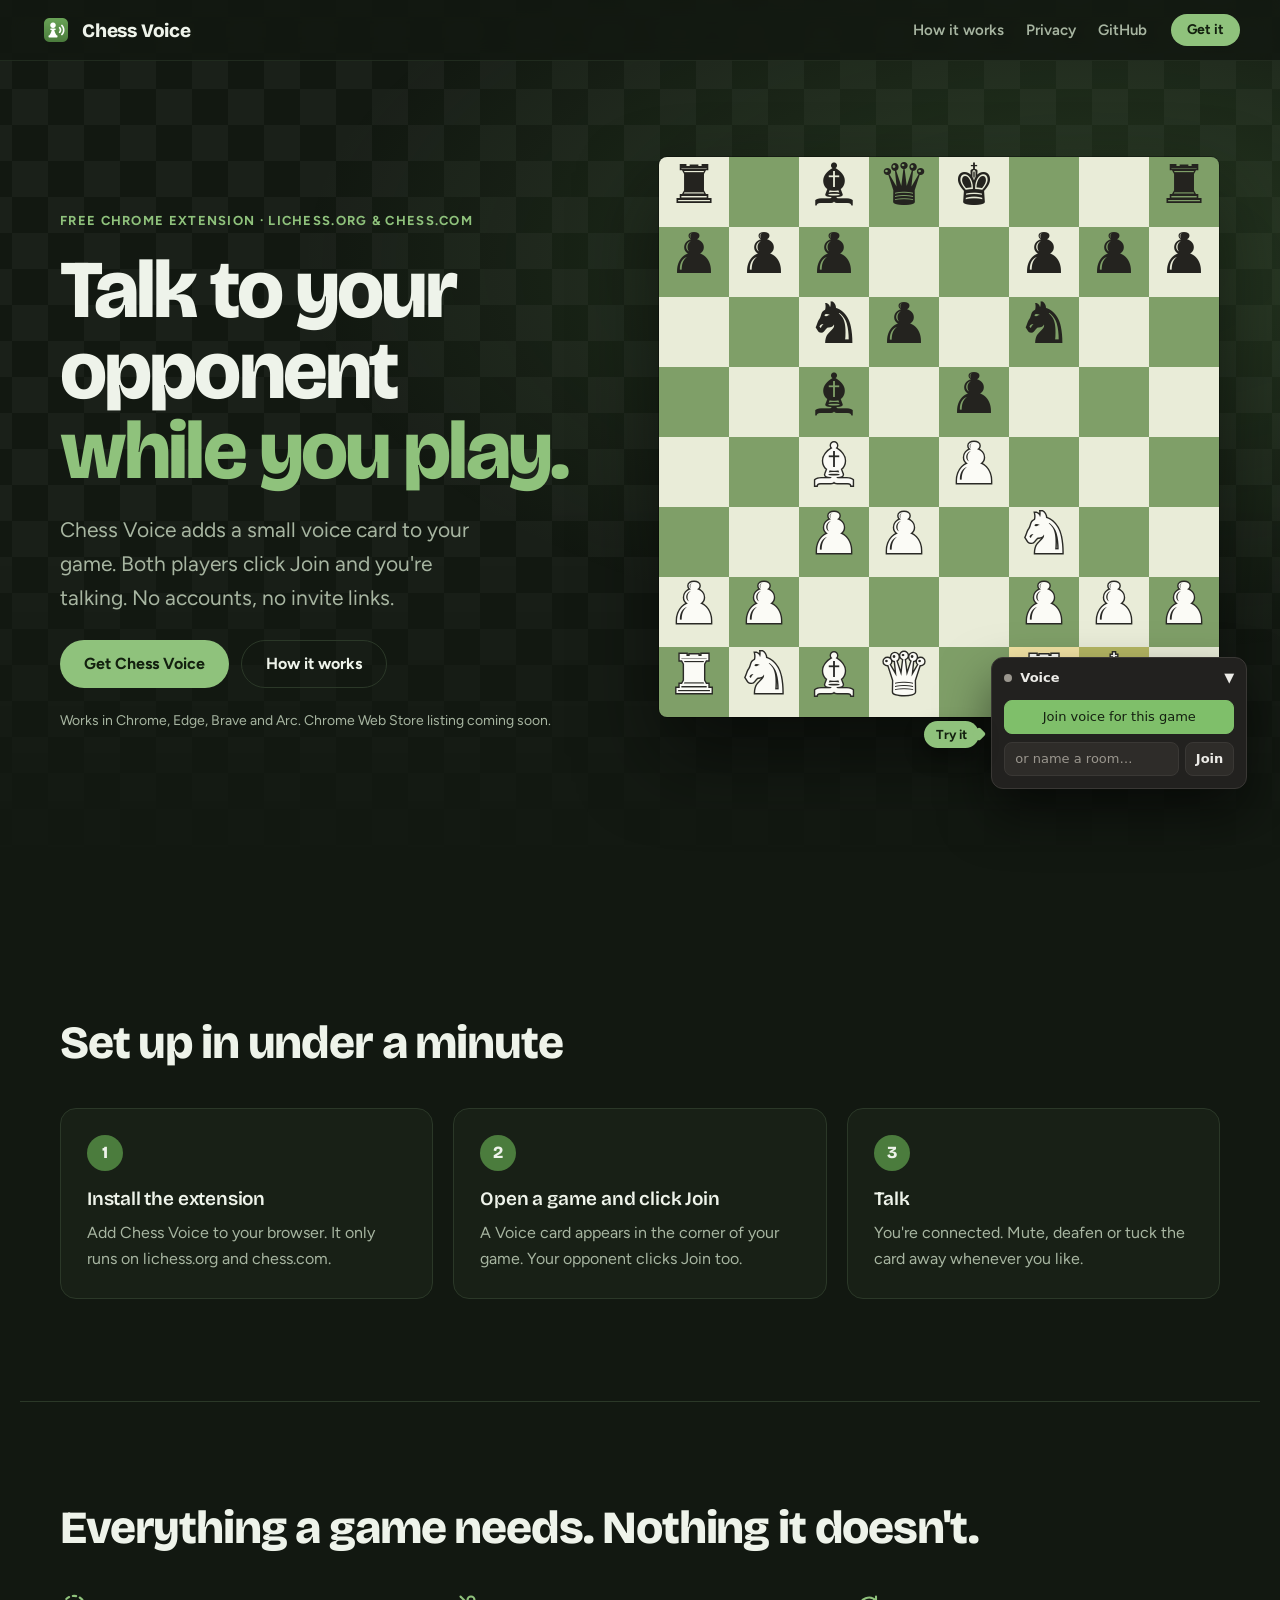
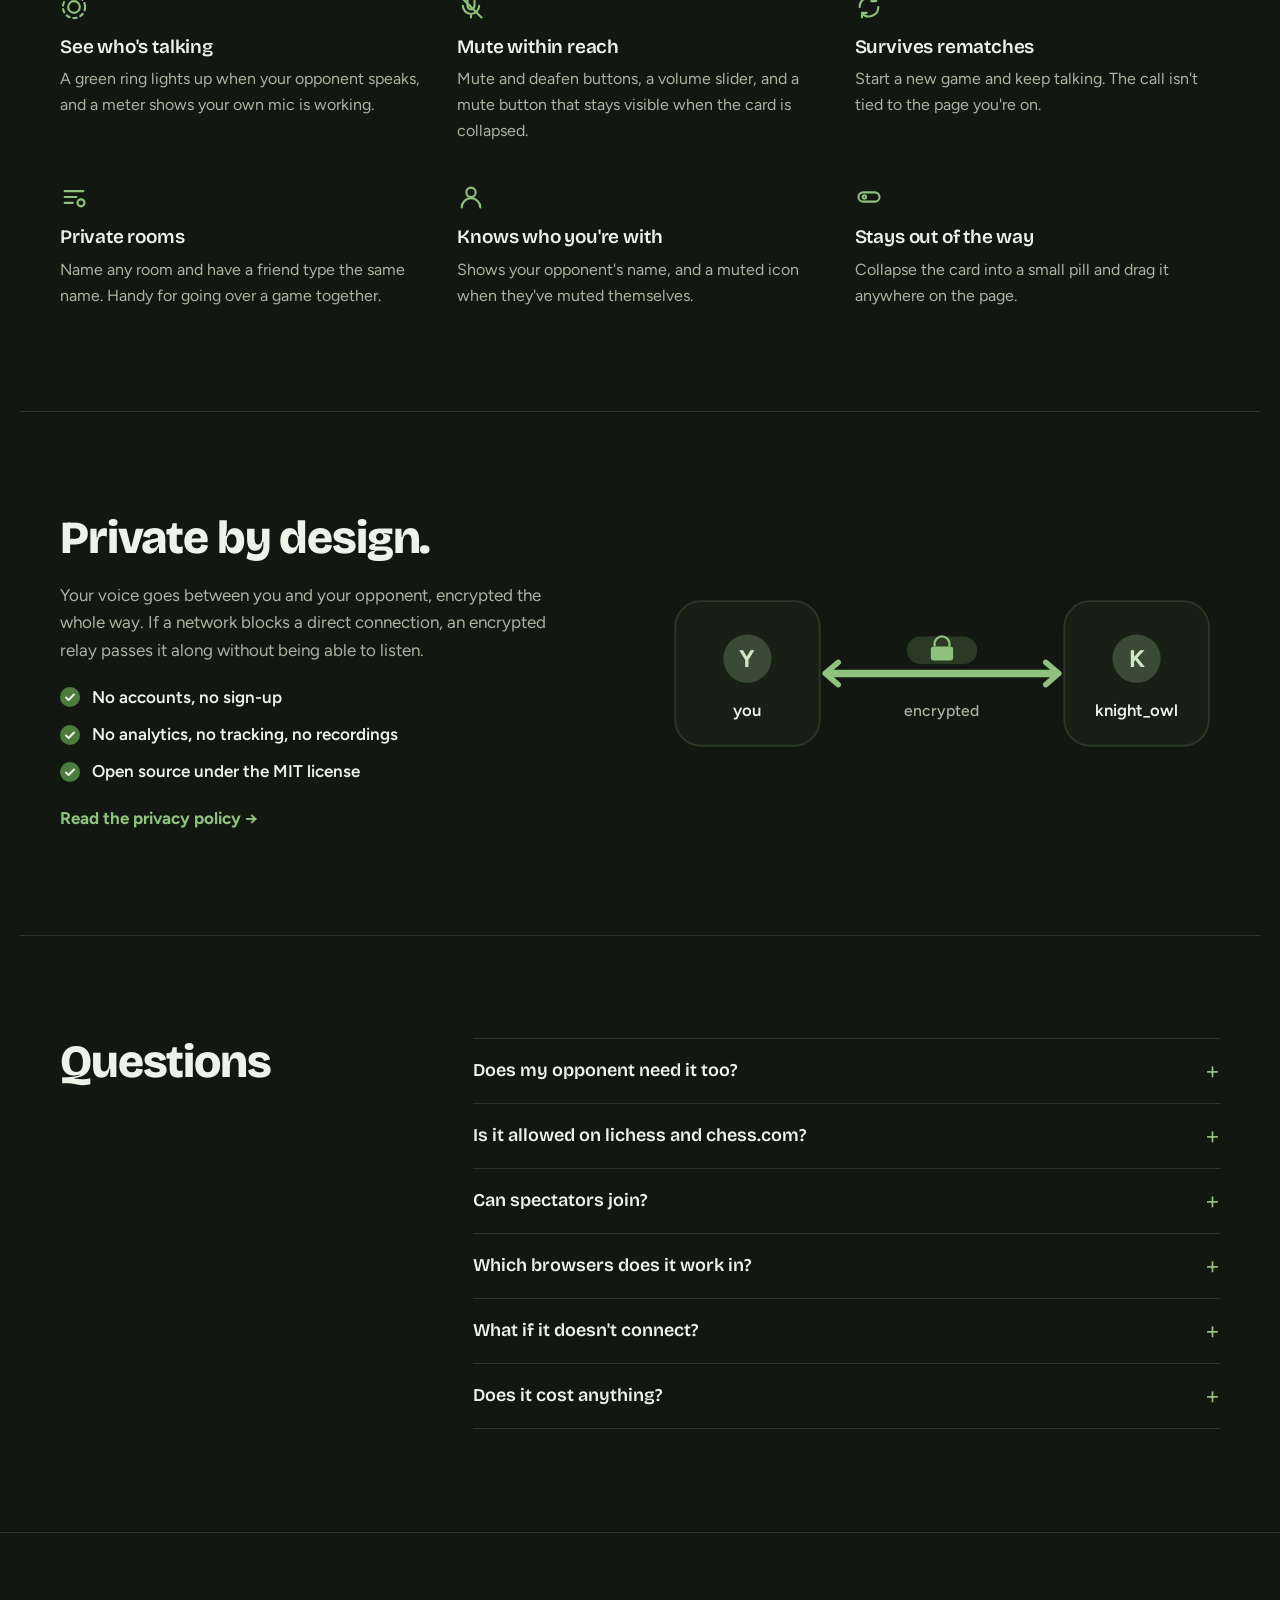
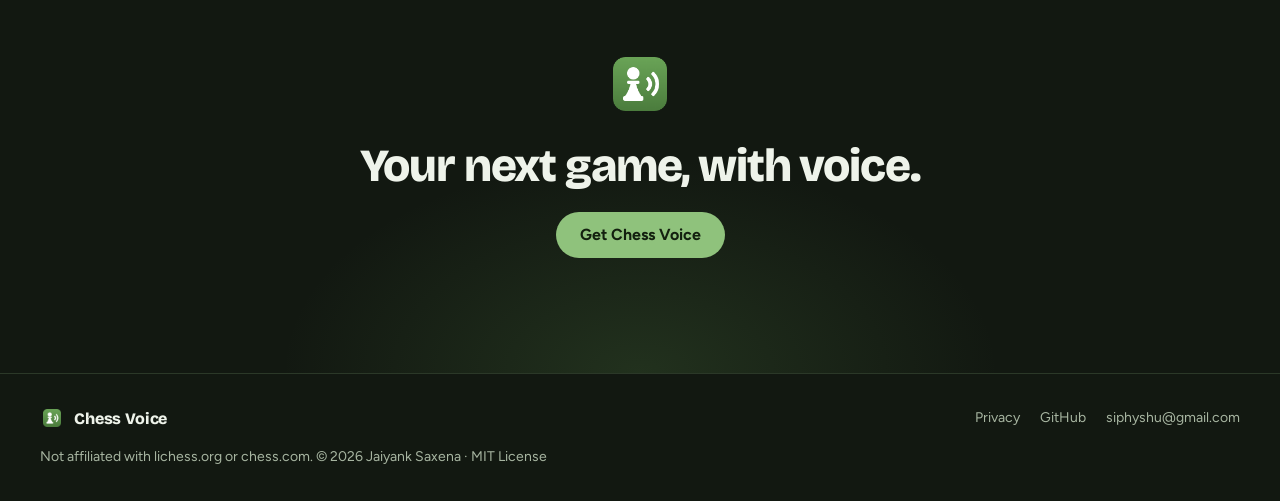
==== site/index.html @ 7825a9bb "Add landing page at site/ with GitHub Pages deploy One-pager for chess-voice.siphyshu.me with an int" ====
<!doctype html>
<html lang="en">
<head>
<meta charset="utf-8">
<meta name="viewport" content="width=device-width, initial-scale=1, viewport-fit=cover">
<title>Chess Voice · Talk to your opponent while you play</title>
<meta name="description" content="A free Chrome extension that adds peer-to-peer voice chat to your games on lichess.org and chess.com. Both players click Join and you're talking.">
<meta name="theme-color" content="#121811">
<link rel="icon" type="image/png" sizes="32x32" href="assets/icon-32.png">
<link rel="apple-touch-icon" href="assets/icon-128.png">
<meta property="og:title" content="Chess Voice">
<meta property="og:description" content="Talk to your opponent while you play on lichess.org and chess.com.">
<meta property="og:image" content="https://chess-voice.siphyshu.me/assets/og.png">
<meta property="og:url" content="https://chess-voice.siphyshu.me/">
<meta name="twitter:card" content="summary_large_image">
<link rel="preconnect" href="https://fonts.googleapis.com">
<link rel="preconnect" href="https://fonts.gstatic.com" crossorigin>
<link rel="stylesheet" href="https://fonts.googleapis.com/css2?family=Bricolage+Grotesque:opsz,wght@12..96,600;12..96,800&family=Figtree:wght@400;500;600;700&family=Noto+Sans+Symbols+2&display=swap">
<link rel="stylesheet" href="assets/site.css">
</head>
<body>

<header class="nav">
  <a class="brand" href="./"><img src="assets/icon-128.png" alt="" width="32" height="32"><span>Chess Voice</span></a>
  <nav aria-label="Main">
    <a href="#how">How it works</a>
    <a href="#privacy">Privacy</a>
    <a href="https://github.com/siphyshu/chess-voice">GitHub</a>
  </nav>
  <!-- Swap to the Chrome Web Store URL once the listing is live. -->
  <a class="btn small get" href="https://github.com/siphyshu/chess-voice/releases/latest">Get it</a>
</header>

<main>
  <section class="hero">
    <div class="hero-copy">
      <p class="eyebrow">Free Chrome extension · lichess.org &amp; chess.com</p>
      <h1>Talk to your opponent <em>while you play.</em></h1>
      <p class="lede">Chess Voice adds a small voice card to your game. Both players click Join and you're talking. No accounts, no invite links.</p>
      <div class="ctas">
        <!-- Swap to the Chrome Web Store URL and "Add to Chrome" once the listing is live. -->
        <a class="btn primary get" href="https://github.com/siphyshu/chess-voice/releases/latest">Get Chess Voice</a>
        <a class="btn ghost" href="#how">How it works</a>
      </div>
      <p class="fine">Works in Chrome, Edge, Brave and Arc. Chrome Web Store listing coming soon.</p>
    </div>

    <div class="demo" id="demo">
      <div class="board" id="board" aria-label="Chessboard showing an Italian Game position"></div>
      <div class="demo-widget">
        <span class="hint" id="hint">Try it</span>
        <div class="w-card" id="w">
          <div class="w-head" id="wHead">
            <span class="w-dot" id="wDot"></span>
            <span class="w-title" id="wTitle">Voice</span>
            <button class="w-ib" id="wHeadMute" type="button" hidden></button>
            <button class="w-chev" id="wChev" type="button" aria-label="Collapse">▼</button>
          </div>
          <div class="w-body">
            <div id="wIdle" class="w-stack">
              <button class="w-btn primary" id="wJoin" type="button">Join voice for this game</button>
              <div class="w-row">
                <span class="w-input">or name a room…</span>
                <span class="w-btn w-fixed">Join</span>
              </div>
            </div>
            <div id="wActive" class="w-stack loose" hidden>
              <div class="w-peer">
                <div class="w-av" id="wAv">…</div>
                <div class="w-peer-text">
                  <div class="w-name" id="wName"></div>
                  <div class="w-status" id="wStatus"></div>
                </div>
              </div>
              <div class="w-meter-row" id="wMeterRow">
                <span>Your mic</span>
                <div class="w-meter" id="wMeter"><i></i><i></i><i></i><i></i><i></i></div>
                <span class="w-meter-label" id="wMeterLabel"></span>
              </div>
              <div class="w-row">
                <button class="w-btn" id="wMute" type="button" aria-pressed="false"></button>
                <button class="w-btn" id="wDeaf" type="button" aria-pressed="false"></button>
              </div>
              <div class="w-vol">Volume <span class="w-track"></span></div>
              <button class="w-btn danger" id="wLeave" type="button">Leave</button>
            </div>
          </div>
        </div>
      </div>
    </div>
  </section>

  <section class="how" id="how">
    <h2>Set up in under a minute</h2>
    <ol class="steps">
      <li>
        <span class="step-n">1</span>
        <h3>Install the extension</h3>
        <p>Add Chess Voice to your browser. It only runs on lichess.org and chess.com.</p>
      </li>
      <li>
        <span class="step-n">2</span>
        <h3>Open a game and click Join</h3>
        <p>A Voice card appears in the corner of your game. Your opponent clicks Join too.</p>
      </li>
      <li>
        <span class="step-n">3</span>
        <h3>Talk</h3>
        <p>You're connected. Mute, deafen or tuck the card away whenever you like.</p>
      </li>
    </ol>
  </section>

  <section class="features">
    <h2>Everything a game needs. Nothing it doesn't.</h2>
    <div class="feature-grid">
      <article class="feature">
        <svg viewBox="0 0 24 24" aria-hidden="true"><circle cx="12" cy="12" r="5"/><circle cx="12" cy="12" r="9.5" class="ring"/></svg>
        <h3>See who's talking</h3>
        <p>A green ring lights up when your opponent speaks, and a meter shows your own mic is working.</p>
      </article>
      <article class="feature">
        <svg viewBox="0 0 24 24" aria-hidden="true"><rect x="9" y="3" width="6" height="11" rx="3"/><path d="M5 11a7 7 0 0 0 14 0M12 18v3"/><path d="M3 3l18 18"/></svg>
        <h3>Mute within reach</h3>
        <p>Mute and deafen buttons, a volume slider, and a mute button that stays visible when the card is collapsed.</p>
      </article>
      <article class="feature">
        <svg viewBox="0 0 24 24" aria-hidden="true"><path d="M4 12a8 8 0 0 1 14-5.3M20 12a8 8 0 0 1-14 5.3"/><path d="M18 3v4h-4M6 21v-4h4"/></svg>
        <h3>Survives rematches</h3>
        <p>Start a new game and keep talking. The call isn't tied to the page you're on.</p>
      </article>
      <article class="feature">
        <svg viewBox="0 0 24 24" aria-hidden="true"><path d="M4 7h16M4 12h10M4 17h7"/><circle cx="18" cy="17" r="3"/></svg>
        <h3>Private rooms</h3>
        <p>Name any room and have a friend type the same name. Handy for going over a game together.</p>
      </article>
      <article class="feature">
        <svg viewBox="0 0 24 24" aria-hidden="true"><circle cx="12" cy="8" r="4"/><path d="M4 21a8 8 0 0 1 16 0"/></svg>
        <h3>Knows who you're with</h3>
        <p>Shows your opponent's name, and a muted icon when they've muted themselves.</p>
      </article>
      <article class="feature">
        <svg viewBox="0 0 24 24" aria-hidden="true"><rect x="3" y="8" width="18" height="8" rx="4"/><circle cx="8" cy="12" r="1.5"/></svg>
        <h3>Stays out of the way</h3>
        <p>Collapse the card into a small pill and drag it anywhere on the page.</p>
      </article>
    </div>
  </section>

  <section class="privacy" id="privacy">
    <div class="privacy-copy">
      <h2>Private by design.</h2>
      <p>Your voice goes between you and your opponent, encrypted the whole way. If a network blocks a direct connection, an encrypted relay passes it along without being able to listen.</p>
      <ul class="checks">
        <li>No accounts, no sign-up</li>
        <li>No analytics, no tracking, no recordings</li>
        <li>Open source under the MIT license</li>
      </ul>
      <a class="text-link" href="privacy.html">Read the privacy policy →</a>
    </div>
    <svg class="p2p" viewBox="0 0 600 260" role="img" aria-label="Two players connected directly by an encrypted voice link">
      <g transform="translate(90 130)">
        <rect x="-78" y="-78" width="156" height="156" rx="28" class="p2p-box"/>
        <circle cx="0" cy="-16" r="26" class="p2p-av"/><text x="0" y="-7" text-anchor="middle" class="p2p-letter">Y</text>
        <text x="0" y="46" text-anchor="middle" class="p2p-name">you</text>
      </g>
      <g transform="translate(510 130)">
        <rect x="-78" y="-78" width="156" height="156" rx="28" class="p2p-box"/>
        <circle cx="0" cy="-16" r="26" class="p2p-av"/><text x="0" y="-7" text-anchor="middle" class="p2p-letter">K</text>
        <text x="0" y="46" text-anchor="middle" class="p2p-name">knight_owl</text>
      </g>
      <path d="M180 130H420" class="p2p-line"/>
      <path d="M412 118l14 12-14 12M188 118l-14 12 14 12" class="p2p-arrow"/>
      <rect x="262" y="90" width="76" height="30" rx="15" class="p2p-lock-bg"/>
      <path d="M292 101v-3a8 8 0 0 1 16 0v3" class="p2p-shackle"/><rect x="288" y="101" width="24" height="15" rx="3" class="p2p-lock"/>
      <text x="300" y="176" text-anchor="middle" class="p2p-cap">encrypted</text>
    </svg>
  </section>

  <section class="faq">
    <h2>Questions</h2>
    <div class="faq-list">
      <details>
        <summary>Does my opponent need it too?</summary>
        <p>Yes. Both players need Chess Voice installed. Whoever clicks Join second connects to whoever joined first.</p>
      </details>
      <details>
        <summary>Is it allowed on lichess and chess.com?</summary>
        <p>Chess Voice doesn't read the board, suggest moves or touch your game. Talking to your opponent is fine; taking move advice from anyone during a game isn't. Chess.com's rules about browser extensions are broadly worded, so if you're unsure, stick to casual games there.</p>
      </details>
      <details>
        <summary>Can spectators join?</summary>
        <p>A game's voice room has two seats, and they go to the first two people who click Join. If you want a guaranteed private conversation, both type the same name into “or name a room…” instead.</p>
      </details>
      <details>
        <summary>Which browsers does it work in?</summary>
        <p>Chrome, Edge, Brave, Arc and other Chromium browsers on desktop (version 116 or newer). It doesn't work in Firefox, Safari or on phones.</p>
      </details>
      <details>
        <summary>What if it doesn't connect?</summary>
        <p>Chess Voice falls back to an encrypted relay automatically on networks that block direct connections. If you're still stuck on “Waiting”, both players click Leave and Join again.</p>
      </details>
      <details>
        <summary>Does it cost anything?</summary>
        <p>No. It's free and open source. The code is on <a href="https://github.com/siphyshu/chess-voice">GitHub</a>.</p>
      </details>
    </div>
  </section>

  <section class="closer">
    <img src="assets/icon-128.png" alt="" width="72" height="72">
    <h2>Your next game, with voice.</h2>
    <a class="btn primary get" href="https://github.com/siphyshu/chess-voice/releases/latest">Get Chess Voice</a>
  </section>
</main>

<footer class="foot">
  <div class="foot-row">
    <a class="brand" href="./"><img src="assets/icon-128.png" alt="" width="24" height="24"><span>Chess Voice</span></a>
    <nav aria-label="Footer">
      <a href="privacy.html">Privacy</a>
      <a href="https://github.com/siphyshu/chess-voice">GitHub</a>
      <a href="mailto:siphyshu@gmail.com">siphyshu@gmail.com</a>
    </nav>
  </div>
  <p>Not affiliated with lichess.org or chess.com. © 2026 Jaiyank Saxena · MIT License</p>
</footer>

<script src="assets/demo.js"></script>
</body>
</html>
---- site/assets/site.css ----
:root {
  color-scheme: dark;
  --night: #121811;
  --night-2: #182016;
  --panel: #1c251a;
  --ink: #eef3ea;
  --muted: #a7b5a1;
  --line: #2b3828;
  --leaf: #8fc27c;
  --g1: #6aa457;
  --g2: #4b7c3d;
  --on-leaf: #13200f;
  --display: "Bricolage Grotesque", "Avenir Next", system-ui, sans-serif;
  --body: "Figtree", system-ui, -apple-system, "Segoe UI", sans-serif;
  --gutter: clamp(16px, 4vw, 40px);
}

*, *::before, *::after { box-sizing: border-box; }
[hidden] { display: none !important; }
html { scroll-behavior: smooth; }
@media (prefers-reduced-motion: reduce) { html { scroll-behavior: auto; } }
body {
  margin: 0;
  background: var(--night);
  color: var(--ink);
  font: 17px/1.6 var(--body);
  -webkit-font-smoothing: antialiased;
  overflow-x: clip; /* the hero glow bleeds past the edges on purpose */
  padding-top: env(safe-area-inset-top, 0px);
}
img { max-width: 100%; }
a { color: var(--leaf); text-underline-offset: 3px; }
a:focus-visible, button:focus-visible, summary:focus-visible { outline: 2px solid var(--leaf); outline-offset: 3px; border-radius: 6px; }
h1, h2, h3 { font-family: var(--display); margin: 0; text-wrap: balance; }
h2 { font-size: clamp(30px, 4.4vw, 46px); font-weight: 800; letter-spacing: -.025em; line-height: 1.05; }
h3 { font-size: 19px; font-weight: 600; letter-spacing: -.01em; line-height: 1.25; }
p { margin: 0; }
section { padding-inline: var(--gutter); }

/* ---------- buttons ---------- */
.btn {
  display: inline-flex; align-items: center; justify-content: center; gap: 8px;
  font: 700 16px/1 var(--body); text-decoration: none; border-radius: 999px;
  padding: 15px 24px; transition: background .15s, transform .12s, border-color .15s;
}
.btn:active { transform: scale(.97); }
.btn.primary { background: var(--leaf); color: var(--on-leaf); }
.btn.primary:hover { background: #a3d290; }
.btn.ghost { color: var(--ink); border: 1px solid var(--line); }
.btn.ghost:hover { border-color: var(--muted); }
.btn.small { padding: 9px 16px; font-size: 14px; background: var(--leaf); color: var(--on-leaf); }

/* ---------- nav ---------- */
.nav {
  position: sticky; top: 0; z-index: 10;
  display: flex; align-items: center; gap: 24px;
  padding: 14px var(--gutter);
  background: color-mix(in srgb, var(--night) 82%, transparent);
  backdrop-filter: blur(12px); -webkit-backdrop-filter: blur(12px);
  border-bottom: 1px solid color-mix(in srgb, var(--line) 60%, transparent);
}
.brand { display: inline-flex; align-items: center; gap: 10px; color: var(--ink); text-decoration: none; font: 800 19px var(--display); letter-spacing: -.01em; }
.nav nav { display: flex; gap: 22px; margin-left: auto; }
.nav nav a { color: var(--muted); text-decoration: none; font-weight: 600; font-size: 15px; }
.nav nav a:hover { color: var(--ink); }
@media (max-width: 640px) { .nav nav { display: none; } .nav .btn { margin-left: auto; } }

/* ---------- hero ---------- */
.hero {
  position: relative;
  display: grid; grid-template-columns: minmax(0, 1fr) minmax(0, 1.05fr); gap: clamp(32px, 5vw, 72px);
  align-items: center; max-width: 1240px; margin: 0 auto;
  padding-block: clamp(40px, 8vw, 96px) clamp(72px, 10vw, 128px);
}
.hero::before {
  content: ""; position: absolute; inset: -80px -40vw 0; z-index: -1; pointer-events: none;
  background:
    radial-gradient(50% 60% at 70% 30%, rgba(106, 164, 87, .22), transparent 70%),
    conic-gradient(rgba(255,255,255,.035) 25%, transparent 0 50%, rgba(255,255,255,.035) 0 75%, transparent 0) 0 0 / 72px 72px;
  mask-image: linear-gradient(to bottom, #000 55%, transparent);
  -webkit-mask-image: linear-gradient(to bottom, #000 55%, transparent);
}
.hero-copy { display: grid; gap: 22px; }
.eyebrow { font: 700 13px var(--body); letter-spacing: .1em; text-transform: uppercase; color: var(--leaf); }
.hero h1 { font-size: clamp(44px, 6.6vw, 82px); font-weight: 800; letter-spacing: -.035em; line-height: .98; }
.hero h1 em, .closer em { font-style: normal; color: var(--leaf); }
.lede { font-size: clamp(18px, 1.8vw, 21px); color: var(--muted); max-width: 34ch; }
.ctas { display: flex; flex-wrap: wrap; gap: 12px; margin-top: 4px; }
.fine { font-size: 14px; color: var(--muted); }
@media (max-width: 920px) {
  .hero { grid-template-columns: minmax(0, 1fr); }
}

/* ---------- demo: board + interactive widget ---------- */
.demo { position: relative; width: min(560px, 100%); justify-self: center; padding-bottom: 72px; }
.board {
  container-type: inline-size;
  display: grid; grid-template-columns: repeat(8, 1fr); width: 100%;
  border-radius: 8px; overflow: hidden;
  box-shadow: 0 40px 80px rgba(0,0,0,.5), 0 0 0 1px rgba(0,0,0,.3);
}
.board > div { aspect-ratio: 1; display: grid; place-items: center; line-height: 1; font-size: 9.6cqw;
               font-family: "Noto Sans Symbols 2", "Apple Symbols", "Segoe UI Symbol", serif; user-select: none; }
.board .l { background: #e9ecd8; }
.board .d { background: #7f9f68; }
.board .hi { box-shadow: inset 0 0 0 999px rgba(255, 214, 92, .42); }
.board .w { color: #fbfbf6; -webkit-text-stroke: .5cqw #2a2a26; paint-order: stroke fill; }
.board .b { color: #24231f; }
.demo-widget { position: absolute; right: -28px; bottom: 0; }
@media (max-width: 920px) { .demo-widget { right: 50%; transform: translateX(50%); } }
.hint {
  position: absolute; right: calc(100% + 12px); top: 64px; white-space: nowrap;
  font: 700 13px var(--body); color: var(--on-leaf); background: var(--leaf);
  padding: 6px 12px; border-radius: 999px; box-shadow: 0 8px 20px rgba(0,0,0,.35);
  transition: opacity .25s;
}
.hint::after { content: ""; position: absolute; right: -5px; top: 50%; width: 10px; height: 10px; margin-top: -5px; background: inherit; transform: rotate(45deg); border-radius: 2px; }
.hint.gone { opacity: 0; pointer-events: none; }
@media (max-width: 920px) { .hint { right: auto; left: 50%; top: -40px; transform: translateX(-50%); } .hint::after { right: auto; left: 50%; top: auto; bottom: -5px; margin-left: -5px; } }

/* The widget (mirrors the extension's content.js styles). */
.w-card {
  --bg: #22211f; --fg: #ecebe7; --wm: #9a968e; --wl: #3a3835; --raise: #2e2c29; --accent: #7fbf6a; --warn: #e0b04a; --bad: #e06a5a;
  width: 256px; background: var(--bg); color: var(--fg); border: 1px solid var(--wl); border-radius: 12px;
  box-shadow: 0 24px 50px rgba(0,0,0,.5); font: 13px/1.4 system-ui, -apple-system, "Segoe UI", sans-serif;
  overflow: hidden; text-align: left; transition: width .18s ease-out, border-radius .18s ease-out;
}
.w-card button { font: inherit; color: inherit; }
.w-card.collapsed { width: auto; min-width: 150px; border-radius: 999px; }
.w-card.collapsed .w-body { display: none; }
.w-head { display: flex; align-items: center; gap: 8px; padding: 7px 8px 7px 12px; min-height: 40px; }
.w-title { font-weight: 600; flex: 1; min-width: 0; white-space: nowrap; overflow: hidden; text-overflow: ellipsis; }
.w-dot { width: 8px; height: 8px; border-radius: 50%; flex: none; background: var(--wm); transition: box-shadow .12s; }
.w-dot.on { background: var(--accent); }
.w-dot.wait { background: var(--warn); }
.w-card.speaking .w-dot.on { box-shadow: 0 0 0 4px rgba(127,191,106,.35); }
.w-chev { width: 20px; height: 24px; border: 0; background: none; color: var(--wm); font-size: 10px; cursor: pointer; transition: transform .15s ease-out; }
.w-card.collapsed .w-chev { transform: rotate(-90deg); }
.w-ib { width: 28px; height: 28px; padding: 5px; border-radius: 50%; display: grid; place-items: center; background: var(--raise); border: 1px solid var(--wl); cursor: pointer; }
.w-ib svg, .w-btn svg { width: 16px; height: 16px; }
.w-body { padding: 2px 12px 12px; }
.w-stack { display: grid; grid-template-columns: minmax(0, 1fr); gap: 8px; }
.w-stack.loose { gap: 10px; }
.w-peer { display: flex; align-items: center; gap: 10px; padding: 8px; background: var(--raise); border-radius: 10px; }
.w-peer-text { min-width: 0; flex: 1; }
.w-av { width: 34px; height: 34px; border-radius: 50%; display: grid; place-items: center; flex: none; background: #3b4a36; color: #cfe8c4; font-weight: 700; font-size: 14px; text-transform: uppercase; box-shadow: 0 0 0 2px var(--raise); transition: box-shadow .12s; }
.w-card.speaking .w-av { box-shadow: 0 0 0 2px var(--raise), 0 0 0 4px var(--accent); }
.w-name { font-weight: 600; white-space: nowrap; overflow: hidden; text-overflow: ellipsis; }
.w-status { color: var(--wm); font-size: 12px; white-space: nowrap; overflow: hidden; text-overflow: ellipsis; }
.w-meter-row { display: flex; align-items: center; gap: 8px; font-size: 12px; color: var(--wm); }
.w-meter { display: flex; gap: 3px; flex: 1; }
.w-meter i { flex: 1; height: 6px; border-radius: 2px; background: var(--wl); transition: background .08s; }
.w-meter i.lit { background: var(--accent); }
.w-meter-label { width: 52px; text-align: right; }
.w-meter-row.muted .w-meter-label { color: var(--bad); font-weight: 600; }
.w-row { display: flex; gap: 6px; }
.w-row > * { flex: 1; min-width: 0; }
.w-btn, .w-input { background: var(--raise); border: 1px solid var(--wl); border-radius: 8px; padding: 7px 10px; font-weight: 600; }
.w-btn { display: inline-flex; align-items: center; justify-content: center; gap: 6px; cursor: pointer; transition: background .12s, transform .1s; }
.w-btn:hover { background: #383633; }
.w-btn:active { transform: scale(.96); }
.w-btn.primary { background: var(--accent); border-color: var(--accent); color: #142010; }
.w-btn.primary:hover { background: #8fcc7b; }
.w-btn.danger { color: var(--bad); }
.w-btn[aria-pressed="true"], .w-ib[aria-pressed="true"] { background: #4a2a26; border-color: #6b3a33; color: #ffb3a8; }
.w-fixed { flex: none !important; cursor: default; }
.w-input { font-weight: 400; color: var(--wm); }
.w-vol { display: flex; align-items: center; gap: 8px; color: var(--wm); font-size: 12px; }
.w-track { flex: 1; height: 4px; border-radius: 2px; background: var(--accent); position: relative; }
.w-track::after { content: ""; position: absolute; right: 0; top: 50%; width: 14px; height: 14px; margin-top: -7px; border-radius: 50%; background: var(--accent); }
@media (prefers-reduced-motion: reduce) { .w-card, .w-card * { transition: none !important; } }

/* ---------- how ---------- */
.how, .features, .faq { max-width: 1240px; margin: 0 auto; padding-block: clamp(56px, 8vw, 104px); display: grid; gap: 40px; }
.steps { list-style: none; margin: 0; padding: 0; display: grid; grid-template-columns: repeat(3, minmax(0, 1fr)); gap: 20px; }
.steps li { display: grid; gap: 10px; align-content: start; padding: 26px; border-radius: 16px; background: var(--night-2); border: 1px solid var(--line); }
.step-n { width: 36px; height: 36px; border-radius: 50%; display: grid; place-items: center; font: 800 17px var(--display); background: var(--g2); color: var(--ink); margin-bottom: 6px; }
.steps p, .feature p { color: var(--muted); font-size: 16px; }
@media (max-width: 820px) { .steps { grid-template-columns: minmax(0, 1fr); } }

/* ---------- features ---------- */
.features { border-top: 1px solid var(--line); }
.feature-grid { display: grid; grid-template-columns: repeat(3, minmax(0, 1fr)); gap: 40px 32px; }
.feature { display: grid; gap: 8px; align-content: start; }
.feature svg { width: 28px; height: 28px; fill: none; stroke: var(--leaf); stroke-width: 1.8; stroke-linecap: round; stroke-linejoin: round; margin-bottom: 6px; }
.feature svg .ring { stroke-dasharray: 3 3.2; }
@media (max-width: 900px) { .feature-grid { grid-template-columns: repeat(2, minmax(0, 1fr)); } }
@media (max-width: 560px) { .feature-grid { grid-template-columns: minmax(0, 1fr); } }

/* ---------- privacy ---------- */
.privacy {
  max-width: 1240px; margin: 0 auto; padding-block: clamp(56px, 8vw, 104px);
  display: grid; grid-template-columns: minmax(0, 1fr) minmax(0, 1fr); gap: 48px; align-items: center;
  border-top: 1px solid var(--line);
}
.privacy-copy { display: grid; gap: 20px; }
.privacy-copy p { color: var(--muted); max-width: 46ch; }
.checks { list-style: none; margin: 0; padding: 0; display: grid; gap: 10px; }
.checks li { display: flex; align-items: center; gap: 12px; font-weight: 600; }
.checks li::before { content: ""; width: 20px; height: 20px; flex: none; border-radius: 50%; background: var(--g2) url("data:image/svg+xml,%3Csvg xmlns='http://www.w3.org/2000/svg' viewBox='0 0 20 20'%3E%3Cpath d='M6 10.5l2.6 2.5L14 7.5' fill='none' stroke='%23eef3ea' stroke-width='2' stroke-linecap='round' stroke-linejoin='round'/%3E%3C/svg%3E") center/20px no-repeat; }
.text-link { font-weight: 700; text-decoration: none; }
.text-link:hover { text-decoration: underline; }
.p2p { width: 100%; height: auto; }
.p2p-box { fill: var(--night-2); stroke: var(--line); stroke-width: 2; }
.p2p-av { fill: #3b4a36; }
.p2p-letter { font: 700 26px var(--body); fill: #cfe8c4; }
.p2p-name { font: 600 18px var(--body); fill: var(--ink); }
.p2p-line { stroke: var(--leaf); stroke-width: 8; stroke-linecap: round; }
.p2p-arrow { fill: none; stroke: var(--leaf); stroke-width: 6; stroke-linecap: round; stroke-linejoin: round; }
.p2p-lock-bg { fill: #2a3a25; }
.p2p-shackle { fill: none; stroke: var(--leaf); stroke-width: 2.5; }
.p2p-lock { fill: var(--leaf); }
.p2p-cap { font: 500 17px var(--body); fill: var(--muted); }
@media (max-width: 860px) { .privacy { grid-template-columns: minmax(0, 1fr); } }

/* ---------- faq ---------- */
.faq { border-top: 1px solid var(--line); grid-template-columns: minmax(0, 1fr) minmax(0, 2fr); align-items: start; }
.faq-list { display: grid; }
details { border-bottom: 1px solid var(--line); }
details:first-child { border-top: 1px solid var(--line); }
summary { list-style: none; cursor: pointer; padding: 20px 0; display: flex; justify-content: space-between; gap: 16px; font: 600 18px var(--display); }
summary::-webkit-details-marker { display: none; }
summary::after { content: "+"; color: var(--leaf); font: 400 24px/1 var(--body); transition: transform .2s; }
details[open] summary::after { transform: rotate(45deg); }
details p { padding: 0 0 22px; color: var(--muted); max-width: 62ch; }
@media (max-width: 820px) { .faq { grid-template-columns: minmax(0, 1fr); } }

/* ---------- closer + footer ---------- */
.closer { display: grid; justify-items: center; gap: 22px; text-align: center; padding-block: clamp(64px, 9vw, 120px); border-top: 1px solid var(--line);
          background: radial-gradient(40% 70% at 50% 100%, rgba(106,164,87,.18), transparent 70%); }
.foot { padding: 32px var(--gutter) calc(32px + env(safe-area-inset-bottom, 0px)); border-top: 1px solid var(--line); color: var(--muted); font-size: 14px; display: grid; gap: 16px; }
.foot-row { display: flex; flex-wrap: wrap; align-items: center; justify-content: space-between; gap: 16px; }
.foot nav { display: flex; flex-wrap: wrap; gap: 20px; }
.foot nav a { color: var(--muted); text-decoration: none; }
.foot nav a:hover { color: var(--ink); }
.foot .brand { font-size: 16px; }

/* ---------- document pages (privacy) ---------- */
.doc { max-width: 760px; margin: 0 auto; padding: clamp(40px, 7vw, 80px) var(--gutter); display: grid; gap: 22px; }
.doc h1 { font-size: clamp(36px, 5vw, 52px); font-weight: 800; letter-spacing: -.03em; }
.doc h2 { font-size: 26px; margin-top: 18px; }
.doc p, .doc li { color: #cfd9ca; }
.doc ul { margin: 0; padding-left: 22px; display: grid; gap: 8px; }
.doc .updated { color: var(--muted); font-size: 15px; }
.doc code { font-size: .9em; background: var(--panel); padding: .1em .4em; border-radius: 4px; }
.doc .table-wrap { overflow-x: auto; border: 1px solid var(--line); border-radius: 12px; }
.doc table { border-collapse: collapse; width: 100%; min-width: 560px; font-size: 15px; }
.doc th, .doc td { text-align: left; vertical-align: top; padding: 12px 14px; border-bottom: 1px solid var(--line); }
.doc tr:last-child td { border-bottom: 0; }
.doc th { font-size: 12px; text-transform: uppercase; letter-spacing: .08em; color: var(--muted); background: var(--night-2); }
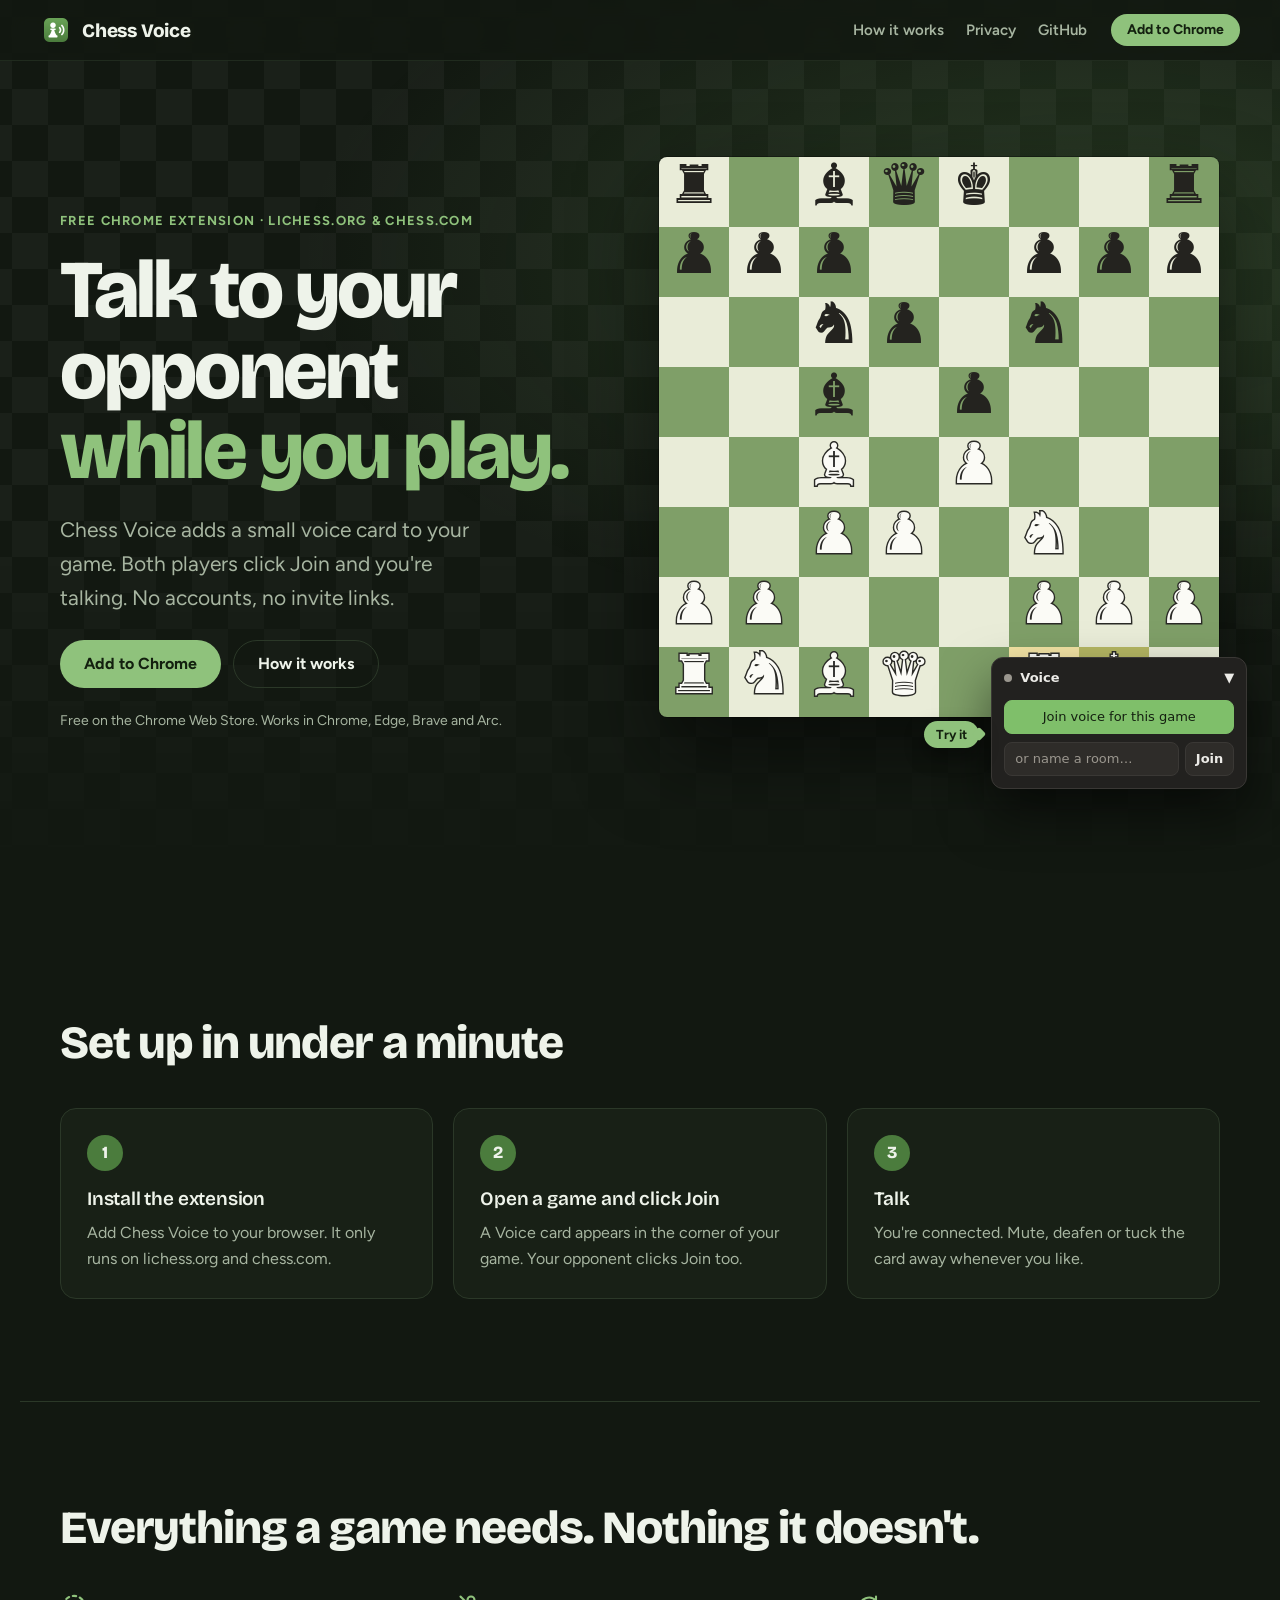
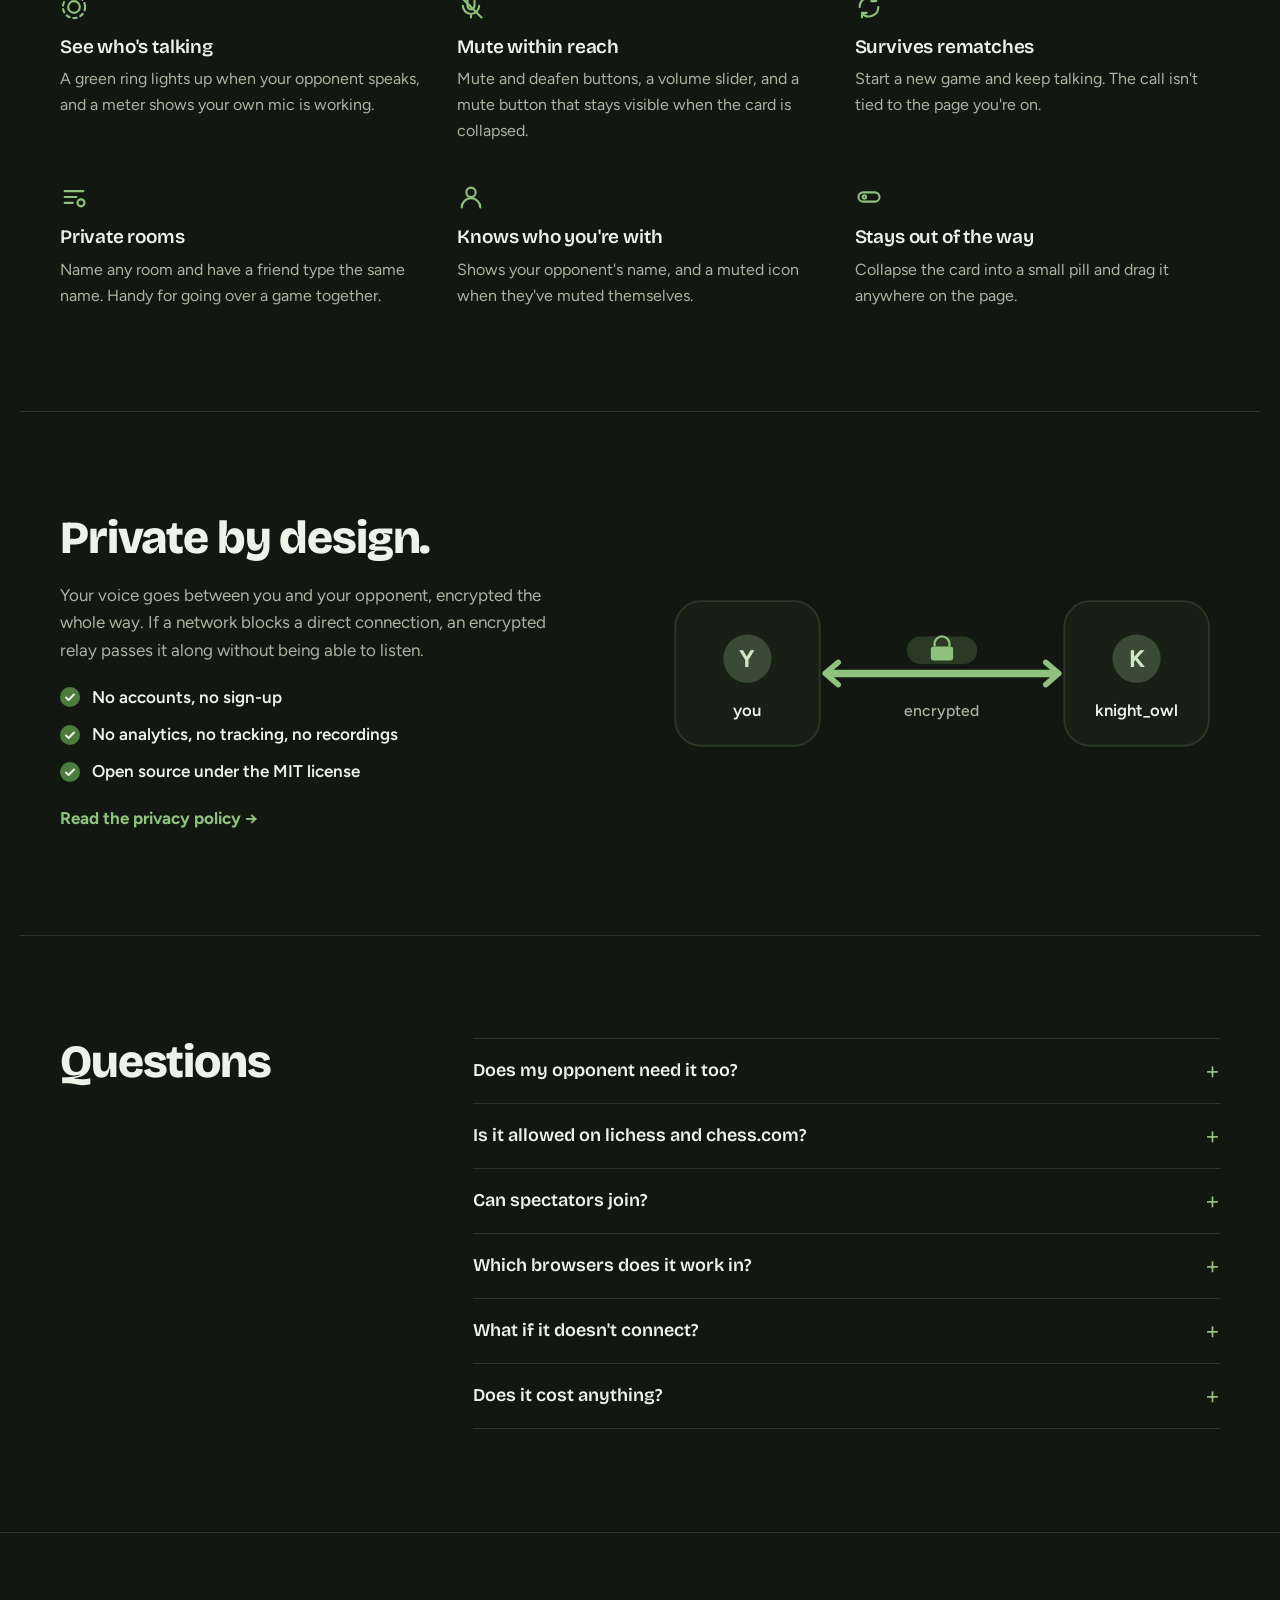
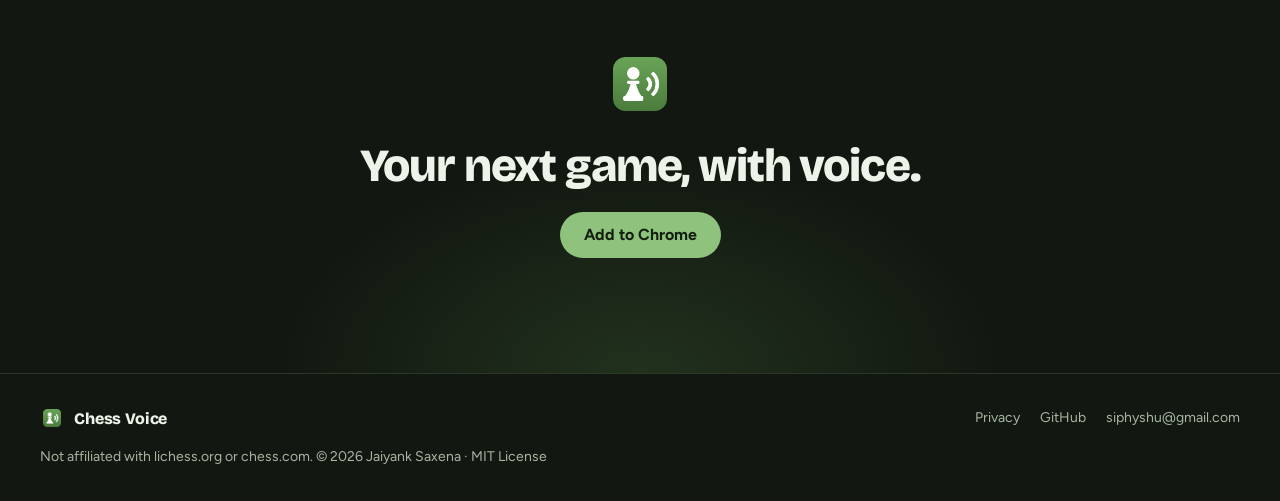
==== commit 11960c55: "Link to the live Chrome Web Store listing Site CTAs now say 'Add to Chrome' and point at the store; " ====
--- a/site/index.html
+++ b/site/index.html
@@ -27,8 +27,7 @@
     <a href="#privacy">Privacy</a>
     <a href="https://github.com/siphyshu/chess-voice">GitHub</a>
   </nav>
-  <!-- Swap to the Chrome Web Store URL once the listing is live. -->
-  <a class="btn small get" href="https://github.com/siphyshu/chess-voice/releases/latest">Get it</a>
+  <a class="btn small get" href="https://chromewebstore.google.com/detail/chess-voice/jnidnodiapcflodgkdbjaipldjjadnga">Add to Chrome</a>
 </header>
 
 <main>
@@ -38,11 +37,10 @@
       <h1>Talk to your opponent <em>while you play.</em></h1>
       <p class="lede">Chess Voice adds a small voice card to your game. Both players click Join and you're talking. No accounts, no invite links.</p>
       <div class="ctas">
-        <!-- Swap to the Chrome Web Store URL and "Add to Chrome" once the listing is live. -->
-        <a class="btn primary get" href="https://github.com/siphyshu/chess-voice/releases/latest">Get Chess Voice</a>
+        <a class="btn primary get" href="https://chromewebstore.google.com/detail/chess-voice/jnidnodiapcflodgkdbjaipldjjadnga">Add to Chrome</a>
         <a class="btn ghost" href="#how">How it works</a>
       </div>
-      <p class="fine">Works in Chrome, Edge, Brave and Arc. Chrome Web Store listing coming soon.</p>
+      <p class="fine">Free on the Chrome Web Store. Works in Chrome, Edge, Brave and Arc.</p>
     </div>
 
     <div class="demo" id="demo">
@@ -210,7 +208,7 @@
   <section class="closer">
     <img src="assets/icon-128.png" alt="" width="72" height="72">
     <h2>Your next game, with voice.</h2>
-    <a class="btn primary get" href="https://github.com/siphyshu/chess-voice/releases/latest">Get Chess Voice</a>
+    <a class="btn primary get" href="https://chromewebstore.google.com/detail/chess-voice/jnidnodiapcflodgkdbjaipldjjadnga">Add to Chrome</a>
   </section>
 </main>
 
